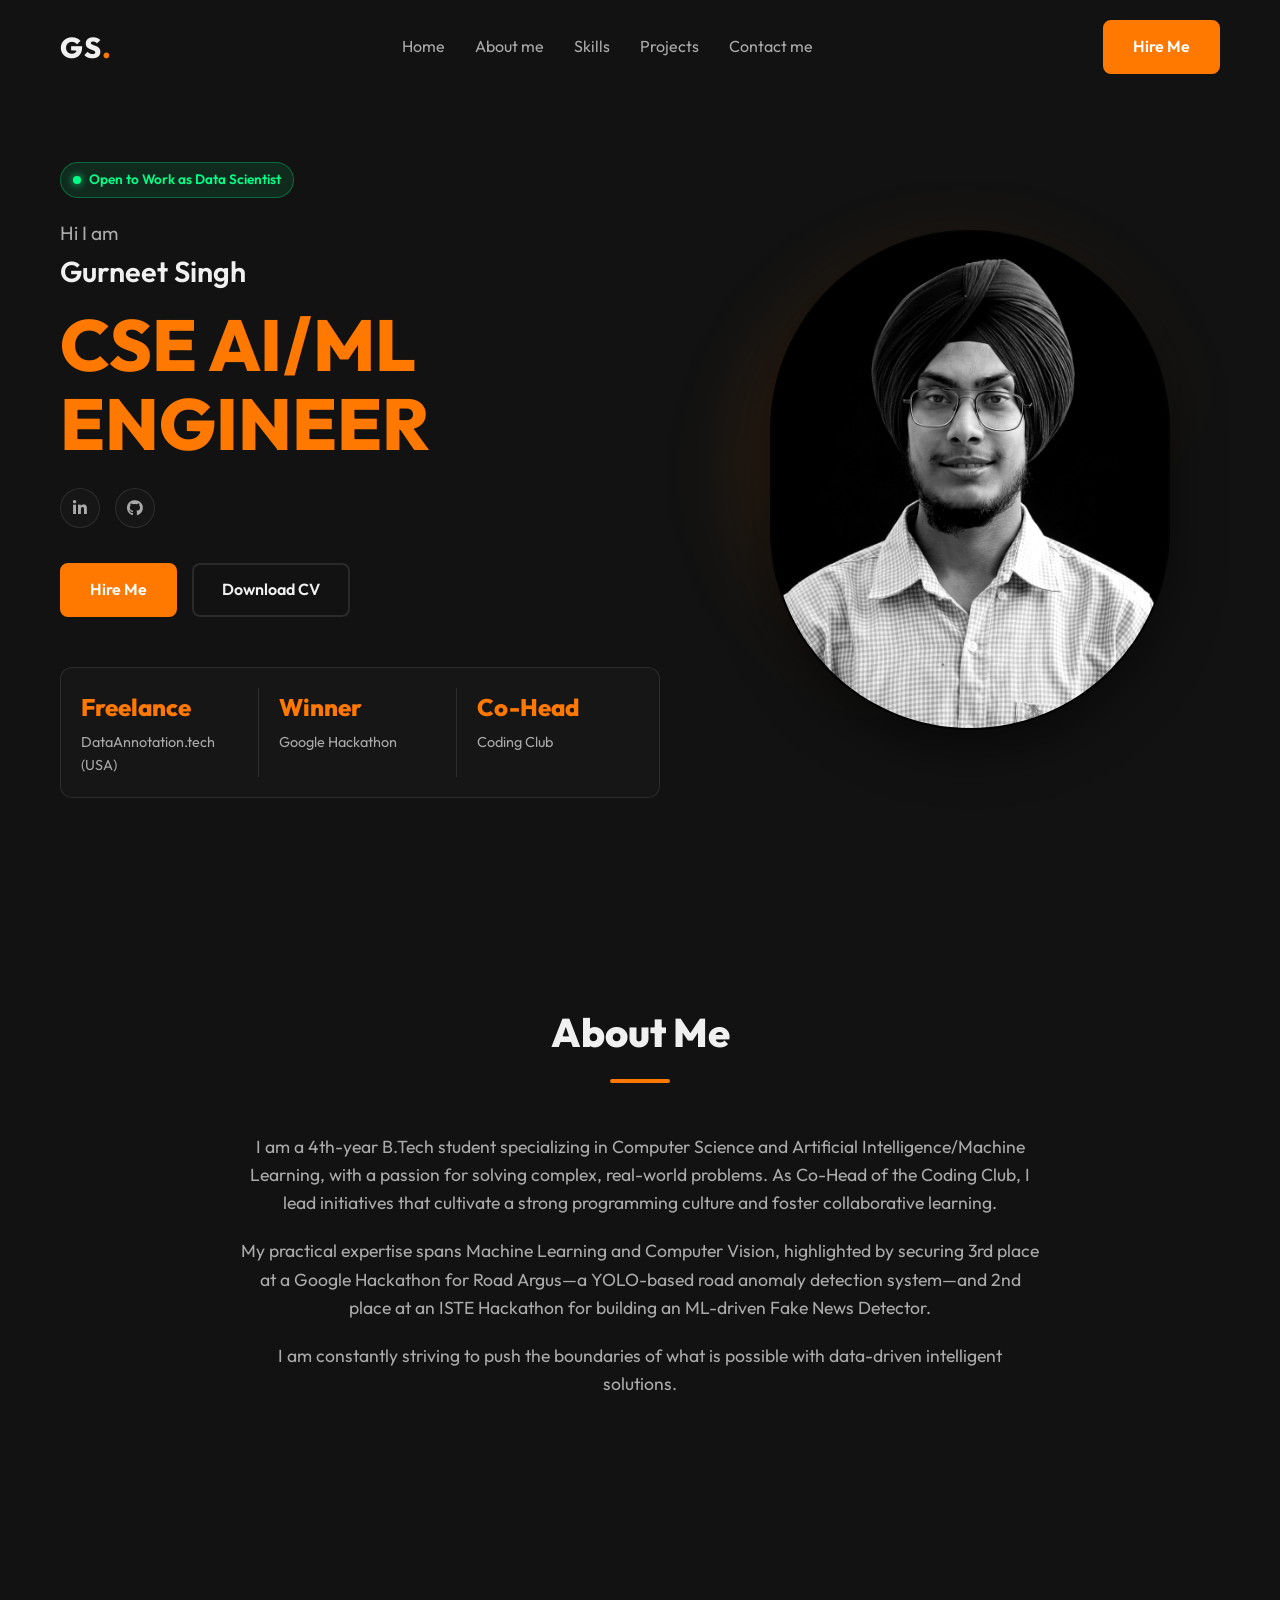
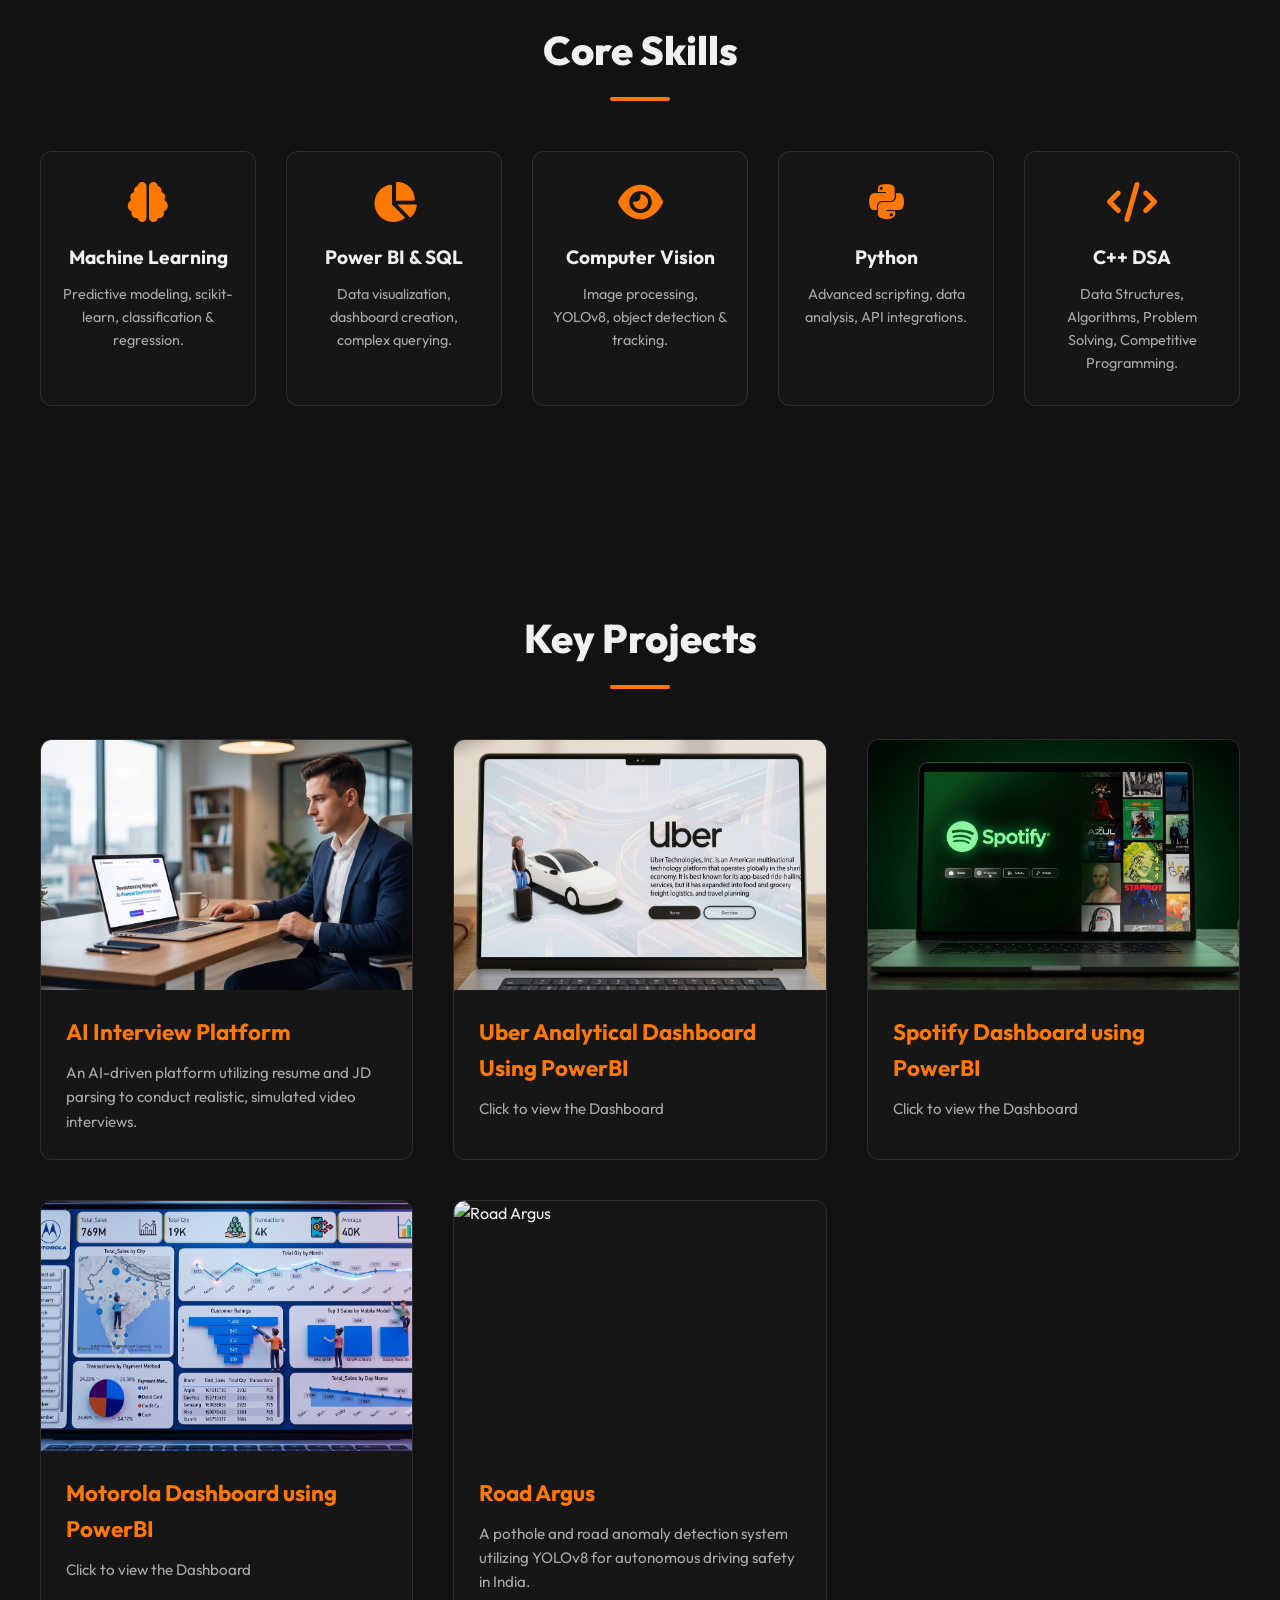
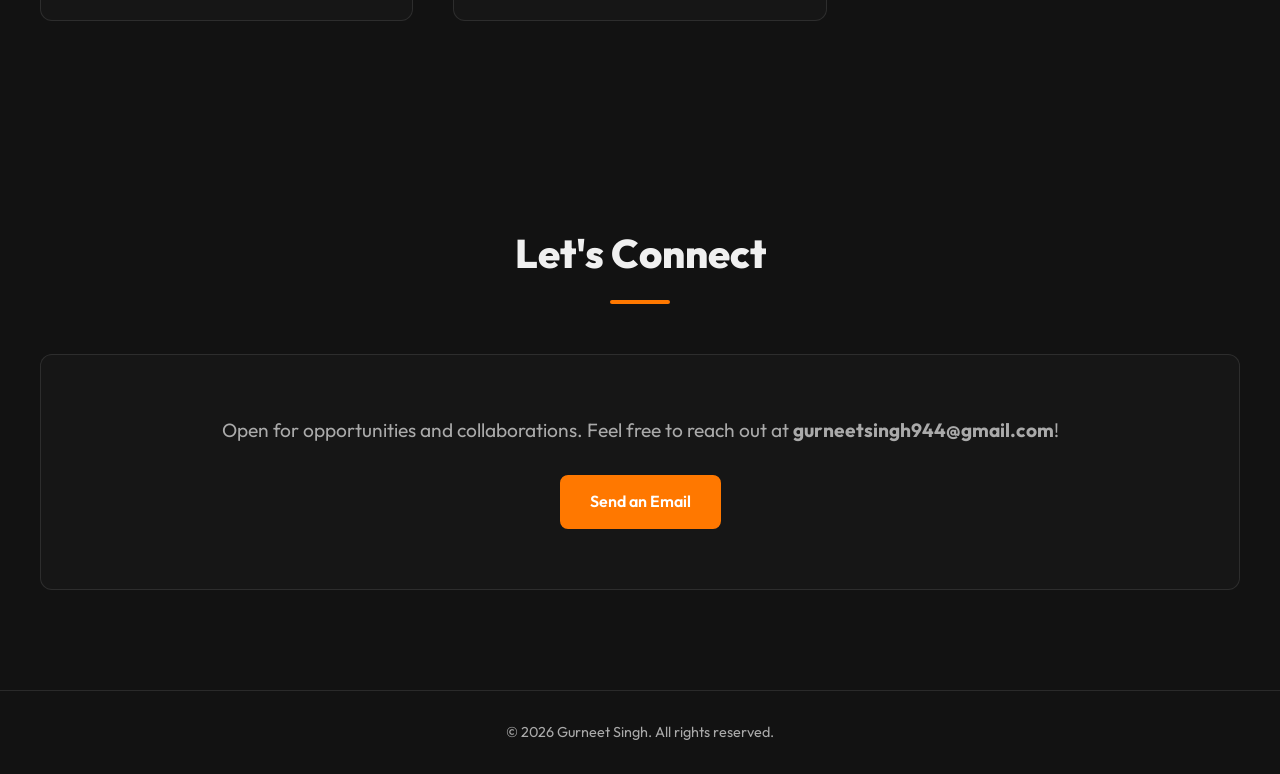
==== index.html @ 4f8a18c0 "Initial commit" ====
<!DOCTYPE html>
<html lang="en">

<head>
    <meta charset="UTF-8">
    <meta name="viewport" content="width=device-width, initial-scale=1.0">
    <title>Gurneet Singh | AI/ML Engineer</title>
    <!-- Google Fonts -->
    <link href="https://fonts.googleapis.com/css2?family=Outfit:wght@300;400;600;800&display=swap" rel="stylesheet">
    <!-- Font Awesome -->
    <link rel="stylesheet" href="https://cdnjs.cloudflare.com/ajax/libs/font-awesome/6.4.0/css/all.min.css">
    <!-- AOS CSS -->
    <link href="https://unpkg.com/aos@2.3.1/dist/aos.css" rel="stylesheet">
    <!-- Custom CSS -->
    <link rel="stylesheet" href="style.css">
</head>

<body>
    <!-- Loading Screen -->
    <div id="loader">
        <div class="spinner"></div>
    </div>

    <!-- Navigation -->
    <nav id="navbar">
        <div class="nav-container">
            <div class="logo">GS<span>.</span></div>
            <ul class="nav-links">
                <li><a href="#home">Home</a></li>
                <li><a href="#about">About me</a></li>
                <li><a href="#skills">Skills</a></li>
                <li><a href="#projects">Projects</a></li>
                <li><a href="#contact">Contact me</a></li>
            </ul>
            <a href="#contact" class="btn btn-primary">Hire Me</a>
            <div class="menu-toggle"><i class="fas fa-bars"></i></div>
        </div>
    </nav>

    <!-- Hero Section -->
    <section id="home" class="hero">
        <div class="hero-content" data-aos="fade-right" data-aos-duration="1000">
            <div class="status-badge">
                <span class="pulse-dot"></span> Open to Work as Data Scientist
            </div>
            <p class="intro-text">Hi I am<br><span class="name">Gurneet Singh</span></p>
            <h1 class="main-heading">CSE AI/ML <br>Engineer</h1>

            <div class="social-icons">
                <a href="https://www.linkedin.com/in/gurneet-singh1919/" target="_blank"><i class="fab fa-linkedin-in"></i></a>
                <a href="https://github.com/Gurneetsingh19" target="_blank"><i class="fab fa-github"></i></a>
            </div>

            <div class="hero-buttons">
                <a href="#contact" class="btn btn-primary">Hire Me</a>
                <a href="resume.pdf" class="btn btn-outline" target="_blank" download>Download CV</a>
            </div>

            <div class="stats-container">
                <div class="stat-card">
                    <h3>Freelance</h3>
                    <p>DataAnnotation.tech (USA)</p>
                </div>
                <div class="stat-card">
                    <h3>Winner</h3>
                    <p>Google Hackathon</p>
                </div>
                <div class="stat-card">
                    <h3>Co-Head</h3>
                    <p>Coding Club</p>
                </div>
            </div>
        </div>
        <div class="hero-image-wrapper" data-aos="fade-left" data-aos-duration="1000">
            <div class="hero-image-bg"></div>
            <img src="profile_b.png?v=1" alt="Gurneet Singh" class="hero-image">
        </div>
    </section>

    <!-- About Section -->
    <section id="about" class="section">
        <div class="section-container" data-aos="fade-up">
            <h2 class="section-title">About Me</h2>
            <div class="about-content">
                <p>I am a 4th-year B.Tech student specializing in Computer Science and Artificial Intelligence/Machine Learning, with a passion for solving complex, real-world problems. As Co-Head of the Coding Club, I lead initiatives that cultivate a strong programming culture and foster collaborative learning.</p>
                <p>My practical expertise spans Machine Learning and Computer Vision, highlighted by securing 3rd place at a Google Hackathon for Road Argus—a YOLO-based road anomaly detection system—and 2nd place at an ISTE Hackathon for building an ML-driven Fake News Detector.</p>
                <p>I am constantly striving to push the boundaries of what is possible with data-driven intelligent solutions.</p>
            </div>
        </div>
    </section>

    <!-- Skills Section -->
    <section id="skills" class="section">
        <div class="section-container">
            <h2 class="section-title" data-aos="fade-up">Core Skills</h2>
            <div class="skills-grid">
                <div class="skill-card" data-aos="zoom-in" data-aos-delay="100">
                    <i class="fas fa-brain"></i>
                    <h3>Machine Learning</h3>
                    <p>Predictive modeling, scikit-learn, classification & regression.</p>
                </div>
                <div class="skill-card" data-aos="zoom-in" data-aos-delay="300">
                    <i class="fas fa-chart-pie"></i>
                    <h3>Power BI & SQL</h3>
                    <p>Data visualization, dashboard creation, complex querying.</p>
                </div>
                <div class="skill-card" data-aos="zoom-in" data-aos-delay="400">
                    <i class="fas fa-eye"></i>
                    <h3>Computer Vision</h3>
                    <p>Image processing, YOLOv8, object detection & tracking.</p>
                </div>
                <div class="skill-card" data-aos="zoom-in" data-aos-delay="500">
                    <i class="fab fa-python"></i>
                    <h3>Python</h3>
                    <p>Advanced scripting, data analysis, API integrations.</p>
                </div>
                <div class="skill-card" data-aos="zoom-in" data-aos-delay="600">
                    <i class="fas fa-code"></i>
                    <h3>C++ DSA</h3>
                    <p>Data Structures, Algorithms, Problem Solving, Competitive Programming.</p>
                </div>
            </div>
        </div>
    </section>

    <!-- Projects Section -->
    <section id="projects" class="section">
        <div class="section-container">
            <h2 class="section-title" data-aos="fade-up">Key Projects</h2>
            <div class="projects-grid">
                <!-- Project 1 (AI Interview Platform) -->
                <div class="project-card" data-aos="fade-up" data-aos-delay="100">
                    <div class="project-img">
                        <img src="Ai_inter.png"
                            alt="AI Interview Platform">
                        <div class="project-overlay">
                            <a href="https://hire-vision-flame.vercel.app/" target="_blank" class="btn btn-primary">View Project</a>
                        </div>
                    </div>
                    <div class="project-info">
                        <h3>AI Interview Platform</h3>
                        <p>An AI-driven platform utilizing resume and JD parsing to conduct realistic, simulated video
                            interviews.</p>
                    </div>
                </div>
                <!-- Project 2 (Uber Dashboard) -->
                <div class="project-card" data-aos="fade-up" data-aos-delay="200">
                    <div class="project-img">
                        <img src="uber.png" alt="Uber Analytical Dashboard Using PowerBI">
                        <div class="project-overlay">
                            <a href="dashboard.html" class="btn btn-primary">View Dashboard</a>
                        </div>
                    </div>
                    <div class="project-info">
                        <h3>Uber Analytical Dashboard Using PowerBI</h3>
                        <p>Click to view the Dashboard</p>
                    </div>
                </div>
                <!-- Project 3 (Spotify Dashboard) -->
                <div class="project-card" data-aos="fade-up" data-aos-delay="300">
                    <div class="project-img">
                        <img src="Spotify_card.png" alt="Spotify Dashboard using PowerBI">
                        <div class="project-overlay">
                            <a href="spotify-dashboard.html" class="btn btn-primary">View Dashboard</a>
                        </div>
                    </div>
                    <div class="project-info">
                        <h3>Spotify Dashboard using PowerBI</h3>
                        <p>Click to view the Dashboard</p>
                    </div>
                </div>
                <!-- Project 4 (Motorola Dashboard) -->
                <div class="project-card" data-aos="fade-up" data-aos-delay="400">
                    <div class="project-img">
                        <img src="Motorola.png" alt="Motorola Dashboard using PowerBI">
                        <div class="project-overlay">
                            <a href="motorola-dashboard.html" class="btn btn-primary">View Dashboard</a>
                        </div>
                    </div>
                    <div class="project-info">
                        <h3>Motorola Dashboard using PowerBI</h3>
                        <p>Click to view the Dashboard</p>
                    </div>
                </div>
                <!-- Project 5 (Road Argus) -->
                <div class="project-card" data-aos="fade-up" data-aos-delay="500">
                    <div class="project-img">
                        <img src="https://images.unsplash.com/photo-1515162816999-a0c47dc192f7?q=80&w=800&auto=format&fit=crop"
                            alt="Road Argus">
                        <div class="project-overlay">
                            <a href="https://github.com/Gurneetsingh19/road-argus" target="_blank" class="btn btn-primary">View Project</a>
                        </div>
                    </div>
                    <div class="project-info">
                        <h3>Road Argus</h3>
                        <p>A pothole and road anomaly detection system utilizing YOLOv8 for autonomous driving safety in
                            India.</p>
                    </div>
                </div>
            </div>
        </div>
    </section>

    <!-- Experience / Contact Section -->
    <section id="contact" class="section">
        <div class="section-container" data-aos="fade-up">
            <h2 class="section-title">Let's Connect</h2>
            <div class="contact-content">
                <p>Open for opportunities and collaborations. Feel free to reach out at <strong>gurneetsingh944@gmail.com</strong>!</p>
                <a href="https://mail.google.com/mail/?view=cm&fs=1&to=gurneetsingh944@gmail.com" target="_blank" class="btn btn-primary">Send an Email</a>
            </div>
        </div>
    </section>

    <footer>
        <p>&copy; 2026 Gurneet Singh. All rights reserved.</p>
    </footer>

    <!-- AOS JS -->
    <script src="https://unpkg.com/aos@2.3.1/dist/aos.js"></script>
    <!-- Custom JS -->
    <script src="script.js"></script>
</body>

</html>
---- style.css ----
/* ==== VARIABLES ==== */
:root {
    --bg-dark: #121212;
    --bg-darker: #0a0a0a;
    --bg-card: rgba(25, 25, 25, 0.6);
    --accent-orange: #FF7800;
    --accent-orange-hover: #e06900;
    --text-main: #f0f0f0;
    --text-muted: #aaaaaa;
    --border-color: rgba(255, 255, 255, 0.1);
    --font-primary: 'Outfit', sans-serif;
    --transition: all 0.3s ease;
}

/* ==== RESET ==== */
* {
    margin: 0;
    padding: 0;
    box-sizing: border-box;
    scroll-behavior: smooth;
}

body {
    background-color: var(--bg-dark);
    color: var(--text-main);
    font-family: var(--font-primary);
    line-height: 1.6;
    overflow-x: hidden;
}

/* ==== LOADER ==== */
#loader {
    position: fixed;
    top: 0;
    left: 0;
    width: 100vw;
    height: 100vh;
    background-color: var(--bg-darker);
    display: flex;
    justify-content: center;
    align-items: center;
    z-index: 9999;
    transition: opacity 0.5s ease;
}

.spinner {
    width: 50px;
    height: 50px;
    border: 3px solid rgba(255, 120, 0, 0.3);
    border-radius: 50%;
    border-top-color: var(--accent-orange);
    animation: spin 1s ease-in-out infinite;
}

@keyframes spin {
    to { transform: rotate(360deg); }
}

/* ==== NAVBAR ==== */
#navbar {
    position: fixed;
    top: 0;
    width: 100%;
    padding: 20px 0;
    z-index: 1000;
    transition: var(--transition);
    background: transparent;
}

#navbar.scrolled {
    background: rgba(10, 10, 10, 0.95);
    backdrop-filter: blur(10px);
    padding: 15px 0;
    box-shadow: 0 4px 30px rgba(0, 0, 0, 0.5);
}

.nav-container {
    max-width: 1200px;
    margin: 0 auto;
    padding: 0 20px;
    display: flex;
    justify-content: space-between;
    align-items: center;
}

.logo {
    font-size: 1.8rem;
    font-weight: 800;
    color: var(--text-main);
    letter-spacing: 1px;
}

.logo span {
    color: var(--accent-orange);
}

.nav-links {
    list-style: none;
    display: flex;
    gap: 30px;
}

.nav-links a {
    color: var(--text-muted);
    text-decoration: none;
    font-size: 1rem;
    font-weight: 400;
    transition: var(--transition);
}

.nav-links a:hover {
    color: var(--accent-orange);
}

.menu-toggle {
    display: none;
    font-size: 1.5rem;
    cursor: pointer;
}

/* ==== BUTTONS ==== */
.btn {
    display: inline-block;
    padding: 12px 28px;
    border-radius: 8px;
    text-decoration: none;
    font-weight: 600;
    transition: var(--transition);
    cursor: pointer;
    font-size: 1rem;
}

.btn-primary {
    background-color: var(--accent-orange);
    color: #fff;
    border: 2px solid var(--accent-orange);
}

.btn-primary:hover {
    background-color: var(--accent-orange-hover);
    border-color: var(--accent-orange-hover);
    transform: translateY(-2px);
    box-shadow: 0 8px 20px rgba(255, 120, 0, 0.3);
}

.btn-outline {
    background-color: transparent;
    color: var(--text-main);
    border: 2px solid var(--border-color);
}

.btn-outline:hover {
    border-color: var(--accent-orange);
    color: var(--accent-orange);
    transform: translateY(-2px);
}

/* ==== HERO SECTION ==== */
.hero {
    min-height: 100vh;
    max-width: 1200px;
    margin: 0 auto;
    padding: 120px 20px 60px;
    display: flex;
    align-items: center;
    justify-content: space-between;
}

.hero-content {
    flex: 1;
    max-width: 600px;
}

.intro-text {
    font-size: 1.2rem;
    color: var(--text-muted);
    margin-bottom: 10px;
}

.intro-text .name {
    font-size: 1.8rem;
    color: var(--text-main);
    font-weight: 600;
}

.main-heading {
    font-size: 4.5rem;
    font-weight: 800;
    line-height: 1.1;
    color: var(--accent-orange);
    margin-bottom: 25px;
    text-transform: uppercase;
}

.social-icons {
    display: flex;
    gap: 15px;
    margin-bottom: 35px;
}

.social-icons a {
    display: flex;
    align-items: center;
    justify-content: center;
    width: 40px;
    height: 40px;
    border-radius: 50%;
    background: var(--bg-card);
    color: var(--text-muted);
    text-decoration: none;
    border: 1px solid var(--border-color);
    transition: var(--transition);
}

.social-icons a:hover {
    background: var(--accent-orange);
    color: #fff;
    border-color: var(--accent-orange);
    transform: translateY(-3px);
}

.hero-buttons {
    display: flex;
    gap: 15px;
    margin-bottom: 50px;
}

/* STATS */
.stats-container {
    display: flex;
    gap: 20px;
    background: var(--bg-card);
    padding: 20px;
    border-radius: 12px;
    border: 1px solid var(--border-color);
    backdrop-filter: blur(5px);
}

.stat-card {
    flex: 1;
    text-align: left;
    border-right: 1px solid var(--border-color);
    padding-right: 15px;
}

.stat-card:last-child {
    border-right: none;
    padding-right: 0;
}

.stat-card h3 {
    color: var(--accent-orange);
    font-size: 1.5rem;
    font-weight: 800;
    margin-bottom: 5px;
}

.stat-card p {
    color: var(--text-muted);
    font-size: 0.9rem;
    font-weight: 400;
}

/* HERO IMAGE */
.hero-image-wrapper {
    flex: 1;
    display: flex;
    justify-content: center;
    align-items: center;
    position: relative;
    max-width: 500px;
}

.hero-image-bg {
    position: absolute;
    width: 450px;
    height: 450px;
    background: linear-gradient(135deg, rgba(255,120,0,0.2) 0%, rgba(255,120,0,0) 70%);
    border-radius: 50%;
    z-index: -1;
    filter: blur(40px);
}

.hero-image {
    width: 400px;
    height: 500px;
    object-fit: cover;
    border-radius: 200px; /* Gives the tall oval pill shape */
    filter: grayscale(100%) contrast(1.1);
    box-shadow: 0 20px 50px rgba(0,0,0,0.5);
    border: 2px solid rgba(255, 120, 0, 0.1);
    background-color: #000;
    transition: var(--transition);
}

.hero-image:hover {
    filter: grayscale(0%);
    border-color: rgba(255, 120, 0, 0.3);
}

/* ==== SECTIONS COMMON ==== */
.section {
    padding: 100px 20px;
}

.section-container {
    max-width: 1200px;
    margin: 0 auto;
}

.section-title {
    font-size: 2.5rem;
    margin-bottom: 50px;
    text-align: center;
    font-weight: 800;
}

.section-title::after {
    content: '';
    display: block;
    width: 60px;
    height: 4px;
    background: var(--accent-orange);
    margin: 15px auto 0;
    border-radius: 2px;
}

/* ==== ABOUT ==== */
.about-content {
    max-width: 800px;
    margin: 0 auto;
    text-align: center;
    font-size: 1.1rem;
    color: var(--text-muted);
}
.about-content p {
    margin-bottom: 20px;
}

/* ==== SKILLS ==== */
.skills-grid {
    display: grid;
    grid-template-columns: repeat(auto-fit, minmax(200px, 1fr));
    gap: 30px;
}

.skill-card {
    background: var(--bg-card);
    padding: 30px 20px;
    border-radius: 12px;
    text-align: center;
    border: 1px solid var(--border-color);
    transition: var(--transition);
}

.skill-card:hover {
    transform: translateY(-10px);
    border-color: var(--accent-orange);
    box-shadow: 0 10px 30px rgba(255, 120, 0, 0.1);
}

.skill-card i {
    font-size: 2.5rem;
    color: var(--accent-orange);
    margin-bottom: 20px;
}

.skill-card h3 {
    font-size: 1.2rem;
    margin-bottom: 10px;
}

.skill-card p {
    font-size: 0.9rem;
    color: var(--text-muted);
}

/* ==== PROJECTS ==== */
.projects-grid {
    display: grid;
    grid-template-columns: repeat(auto-fit, minmax(350px, 1fr));
    gap: 40px;
}

.project-card {
    background: var(--bg-card);
    border-radius: 12px;
    overflow: hidden;
    border: 1px solid var(--border-color);
    transition: var(--transition);
}

.project-card:hover {
    transform: translateY(-10px);
    border-color: var(--accent-orange);
}

.project-img {
    position: relative;
    width: 100%;
    height: 250px;
    overflow: hidden;
}

.project-img img {
    width: 100%;
    height: 100%;
    object-fit: cover;
    transition: transform 0.5s ease;
}

.project-card:hover .project-img img {
    transform: scale(1.1);
}

.project-overlay {
    position: absolute;
    top: 0;
    left: 0;
    width: 100%;
    height: 100%;
    background: rgba(18, 18, 18, 0.8);
    display: flex;
    justify-content: center;
    align-items: center;
    opacity: 0;
    transition: var(--transition);
}

.project-card:hover .project-overlay {
    opacity: 1;
}

.project-info {
    padding: 25px;
}

.project-info h3 {
    font-size: 1.4rem;
    margin-bottom: 10px;
    color: var(--accent-orange);
}

.project-info p {
    color: var(--text-muted);
    font-size: 0.95rem;
}

/* ==== CONTACT ==== */
.contact-content {
    text-align: center;
    background: var(--bg-card);
    padding: 60px 20px;
    border-radius: 12px;
    border: 1px solid var(--border-color);
}
.contact-content p {
    font-size: 1.2rem;
    margin-bottom: 30px;
    color: var(--text-muted);
}

/* ==== FOOTER ==== */
footer {
    text-align: center;
    padding: 30px;
    border-top: 1px solid var(--border-color);
    color: var(--text-muted);
    font-size: 0.9rem;
}

/* ==== RESPONSIVE ==== */
@media (max-width: 992px) {
    .main-heading { font-size: 3.5rem; }
    .hero-image { width: 350px; height: 450px; }
}

@media (max-width: 768px) {
    .nav-links {
        display: none; 
    }
    .menu-toggle { display: block; }
    
    .hero {
        flex-direction: column-reverse;
        text-align: center;
        padding-top: 100px;
    }
    
    .hero-content { margin-top: 50px; }
    
    .social-icons, .hero-buttons, .stats-container {
        justify-content: center;
    }
    
    .stat-card {
        text-align: center;
    }
    
    .hero-image {
        width: 300px;
        height: 380px;
    }
}

/* ==== STATUS BADGE ==== */
.status-badge {
    display: inline-flex;
    align-items: center;
    gap: 8px;
    background: rgba(0, 255, 136, 0.1);
    border: 1px solid rgba(0, 255, 136, 0.3);
    padding: 6px 12px;
    border-radius: 50px;
    font-size: 0.85rem;
    font-weight: 600;
    color: #00ff88;
    margin-bottom: 20px;
}

.pulse-dot {
    width: 8px;
    height: 8px;
    background-color: #00ff88;
    border-radius: 50%;
    box-shadow: 0 0 8px #00ff88;
    animation: pulseDot 1.5s infinite alternate;
}

@keyframes pulseDot {
    0% { transform: scale(0.8); opacity: 0.5; box-shadow: 0 0 4px #00ff88; }
    100% { transform: scale(1.2); opacity: 1; box-shadow: 0 0 12px #00ff88, 0 0 20px #00ff88; }
}
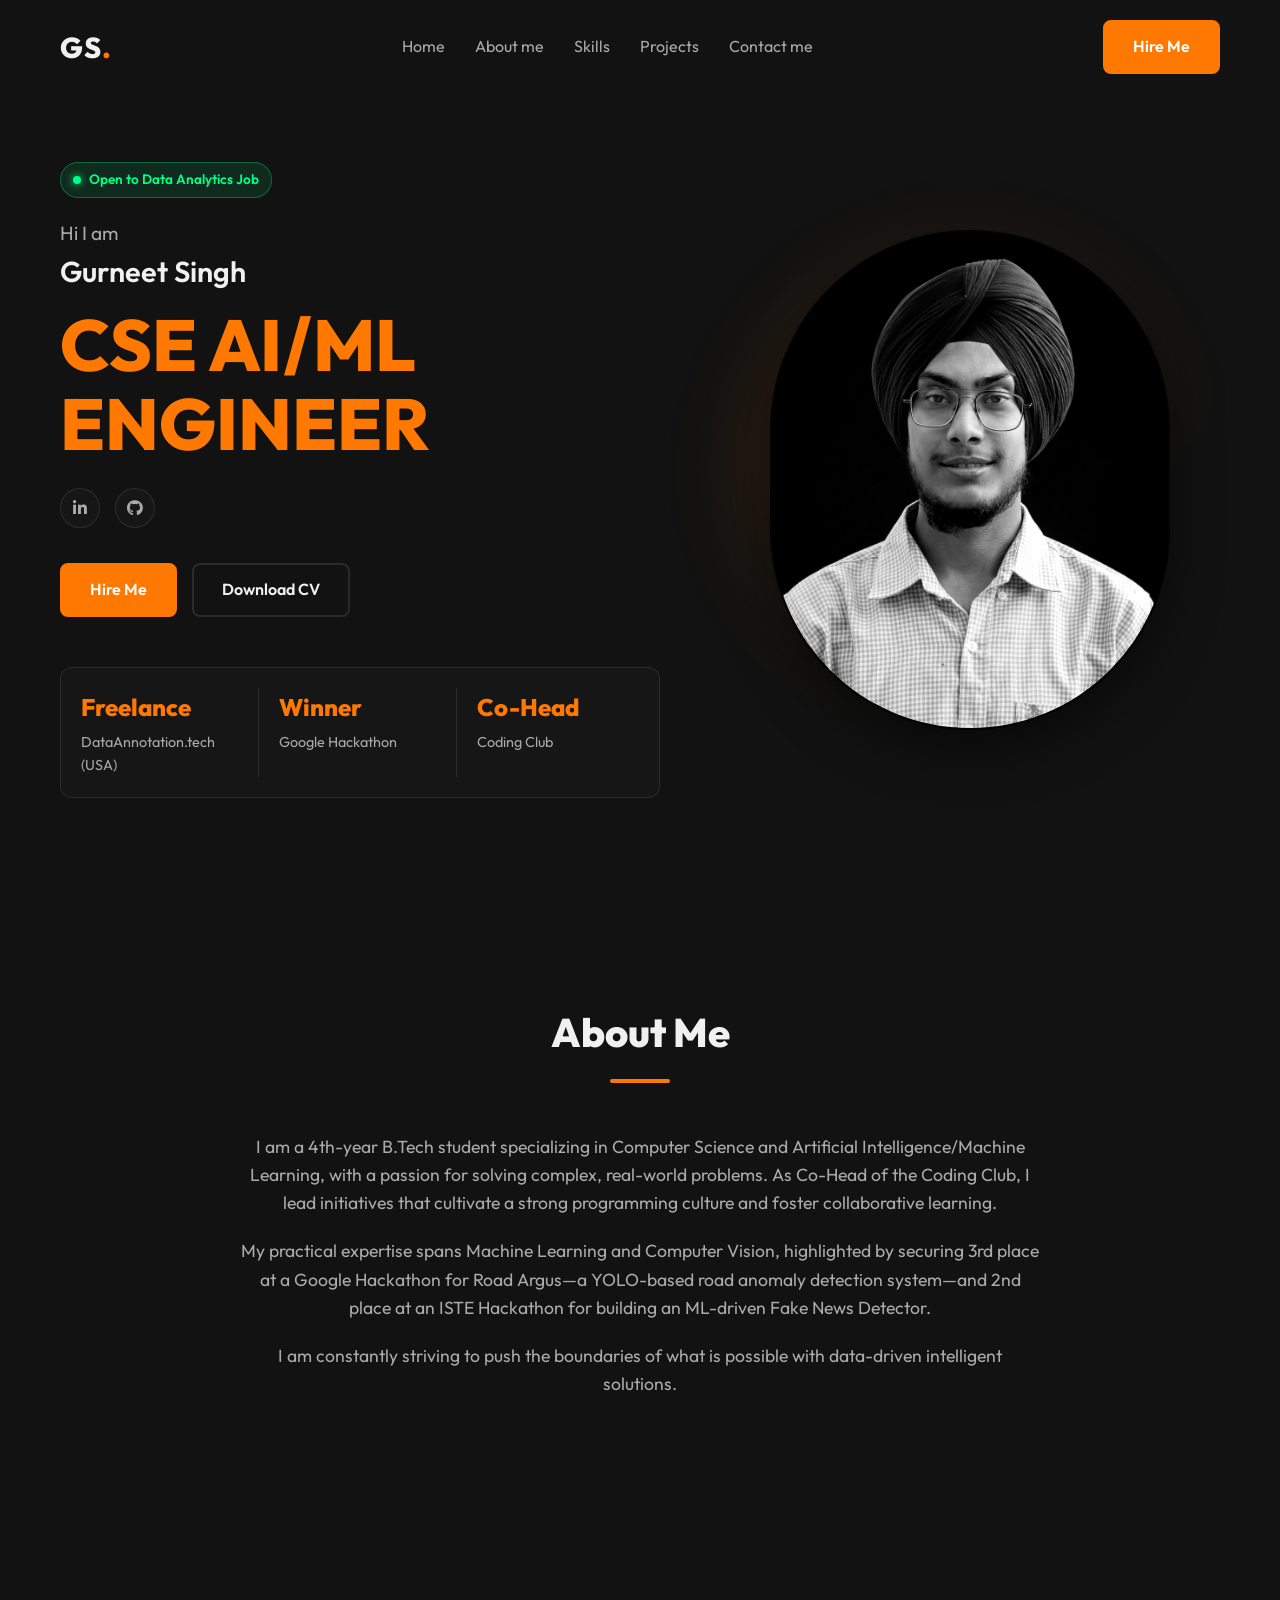
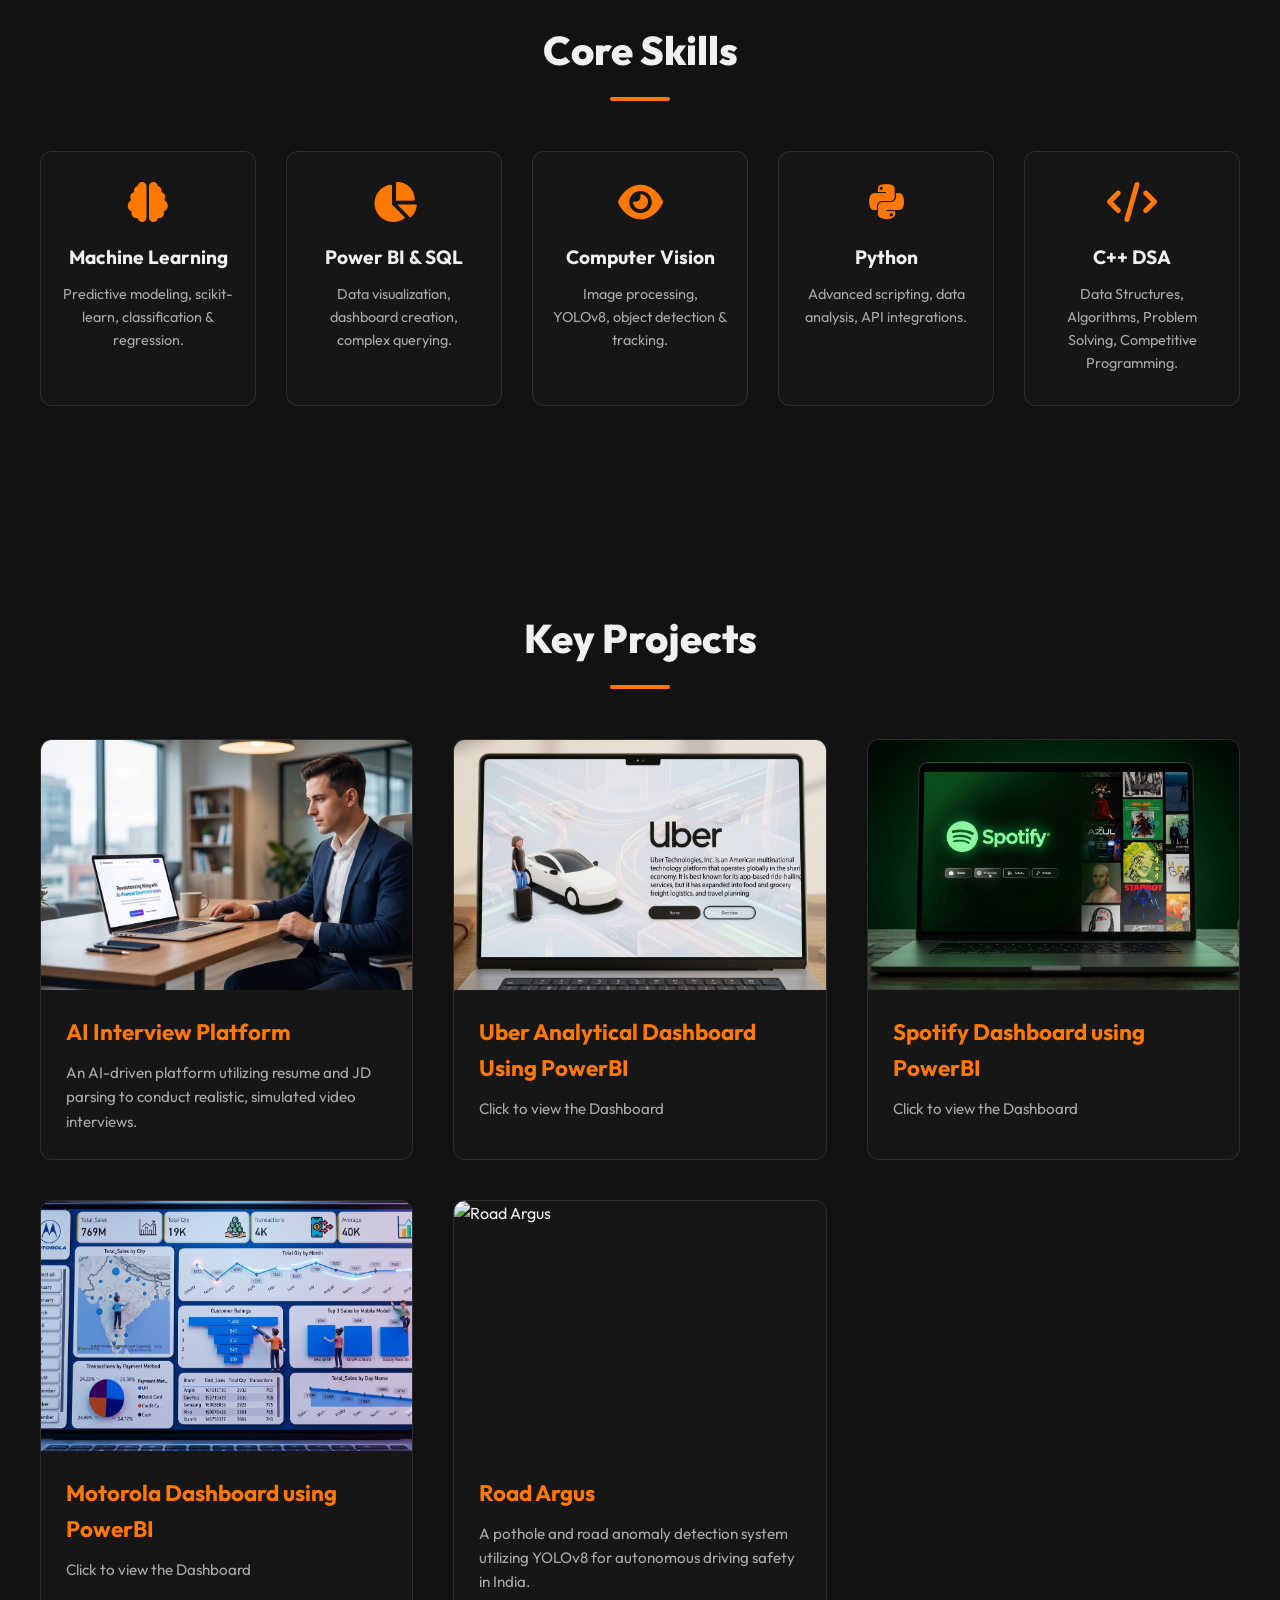
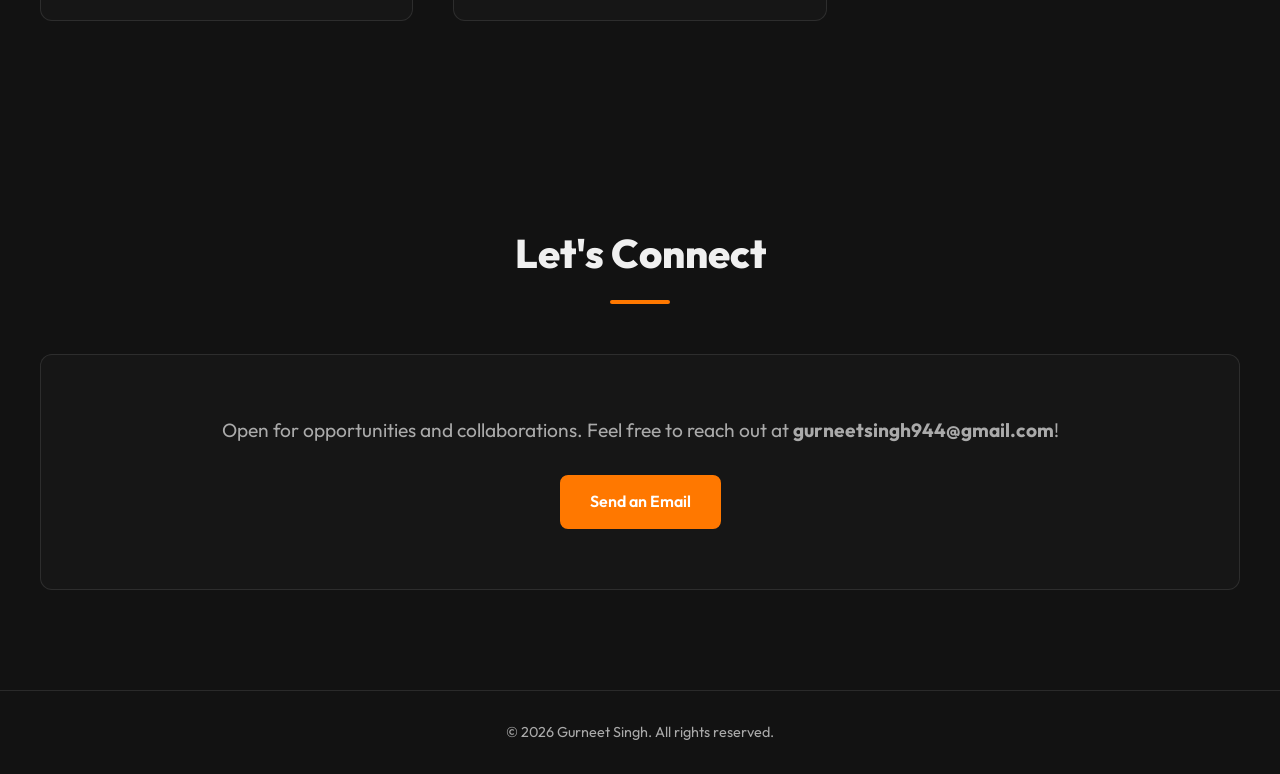
==== commit 48d3ff10: "Update highlight msg card content" ====
--- a/index.html
+++ b/index.html
@@ -41,7 +41,7 @@
     <section id="home" class="hero">
         <div class="hero-content" data-aos="fade-right" data-aos-duration="1000">
             <div class="status-badge">
-                <span class="pulse-dot"></span> Open to Work as Data Scientist
+                <span class="pulse-dot"></span> Open to Data Analytics Job
             </div>
             <p class="intro-text">Hi I am<br><span class="name">Gurneet Singh</span></p>
             <h1 class="main-heading">CSE AI/ML <br>Engineer</h1>
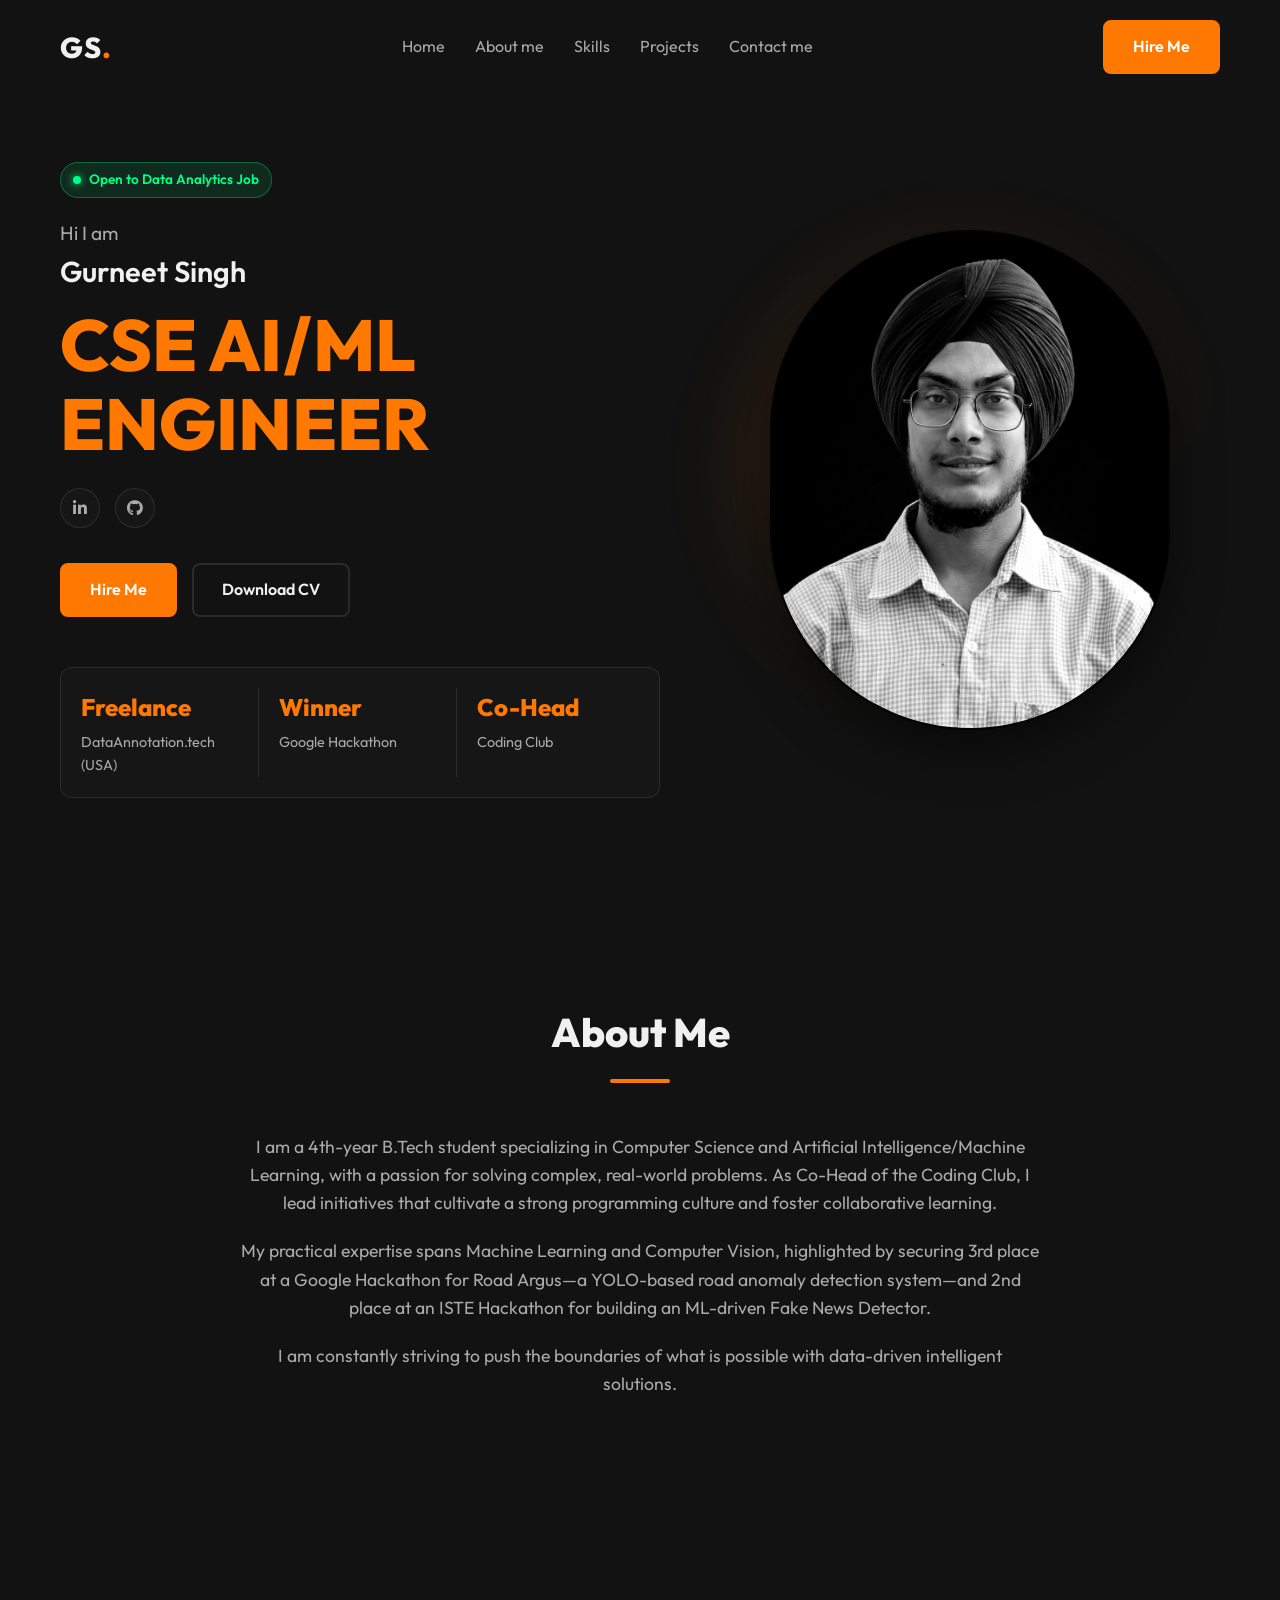
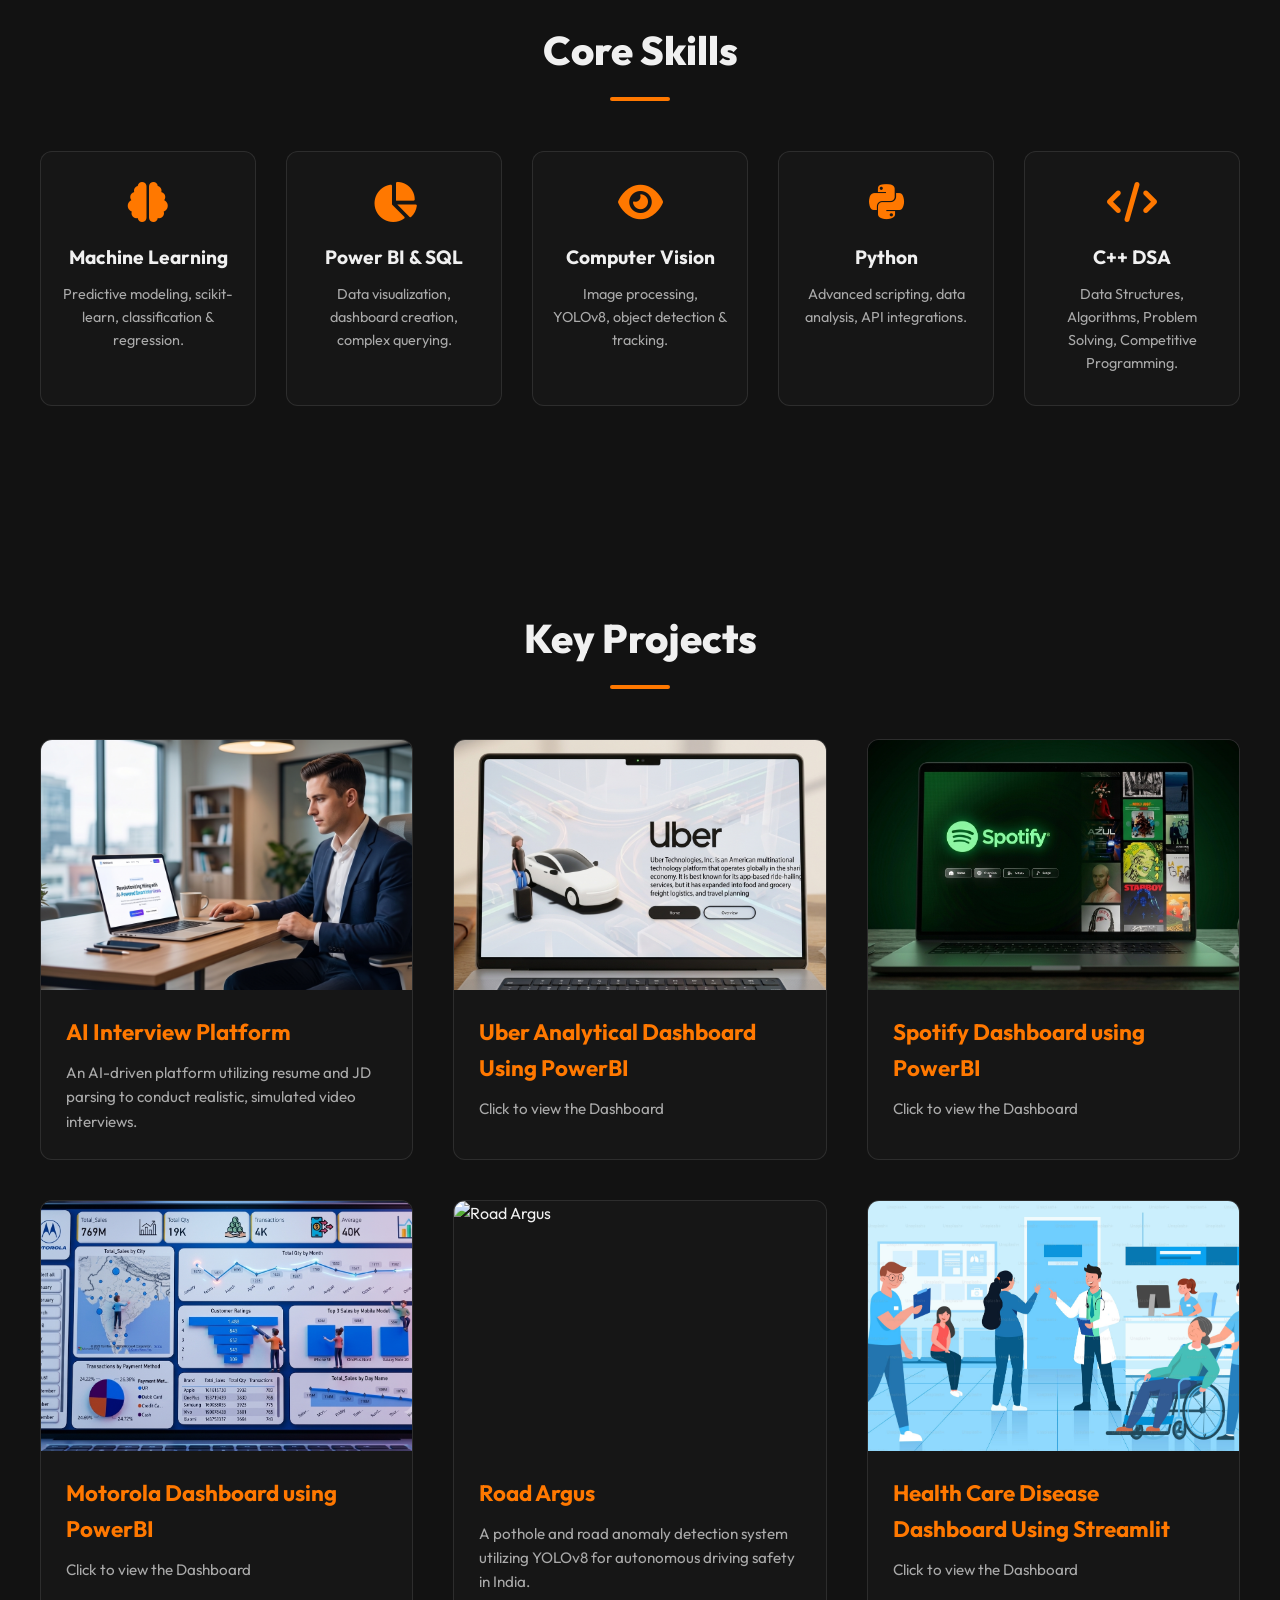
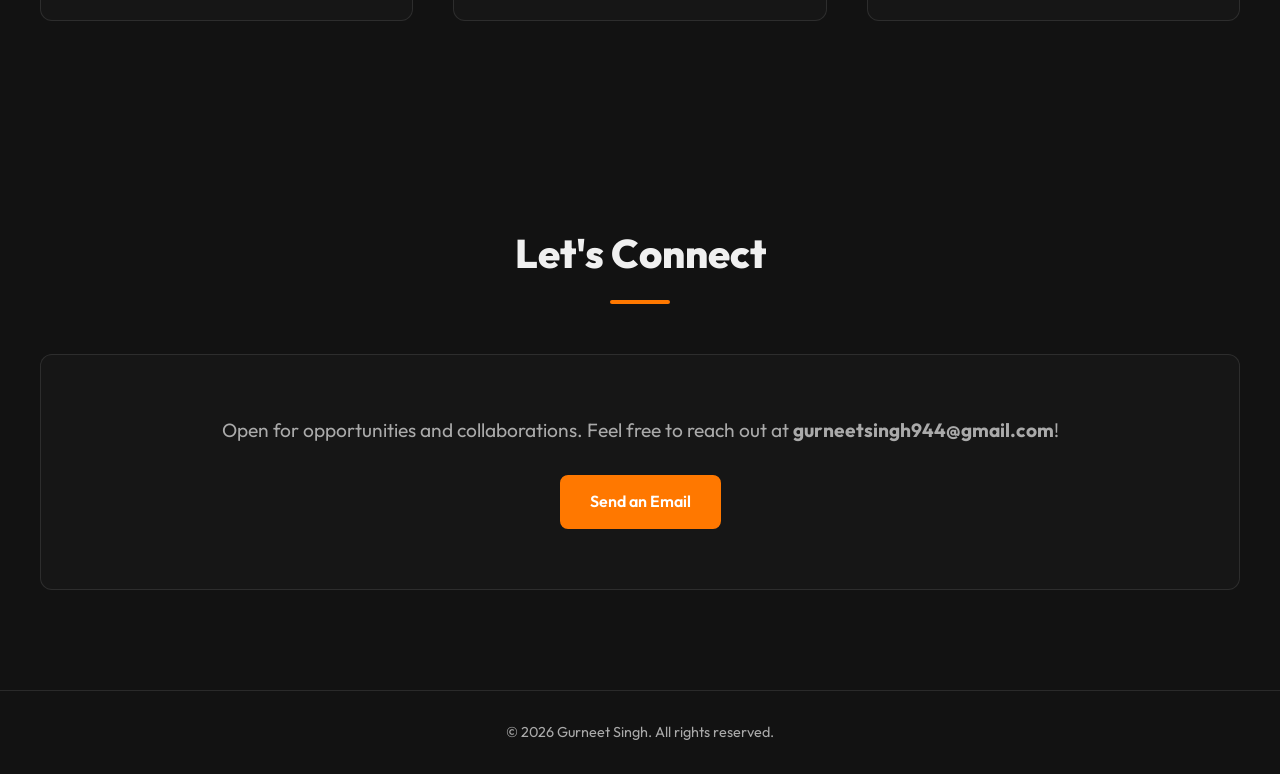
==== commit e0b2f087: "Add Health Care Disease Dashboard project card" ====
--- a/index.html
+++ b/index.html
@@ -197,6 +197,19 @@
                             India.</p>
                     </div>
                 </div>
+                <!-- Project 6 (Health Care Disease Dashboard) -->
+                <div class="project-card" data-aos="fade-up" data-aos-delay="600">
+                    <div class="project-img">
+                        <img src="Health%20care.jpg" alt="Health Care Disease Dashboard Using Streamlit">
+                        <div class="project-overlay">
+                            <a href="https://github.com/Gurneetsingh19/Health-Care-Disease-Analysis" target="_blank" class="btn btn-primary">View Project</a>
+                        </div>
+                    </div>
+                    <div class="project-info">
+                        <h3>Health Care Disease Dashboard Using Streamlit</h3>
+                        <p>Click to view the Dashboard</p>
+                    </div>
+                </div>
             </div>
         </div>
     </section>
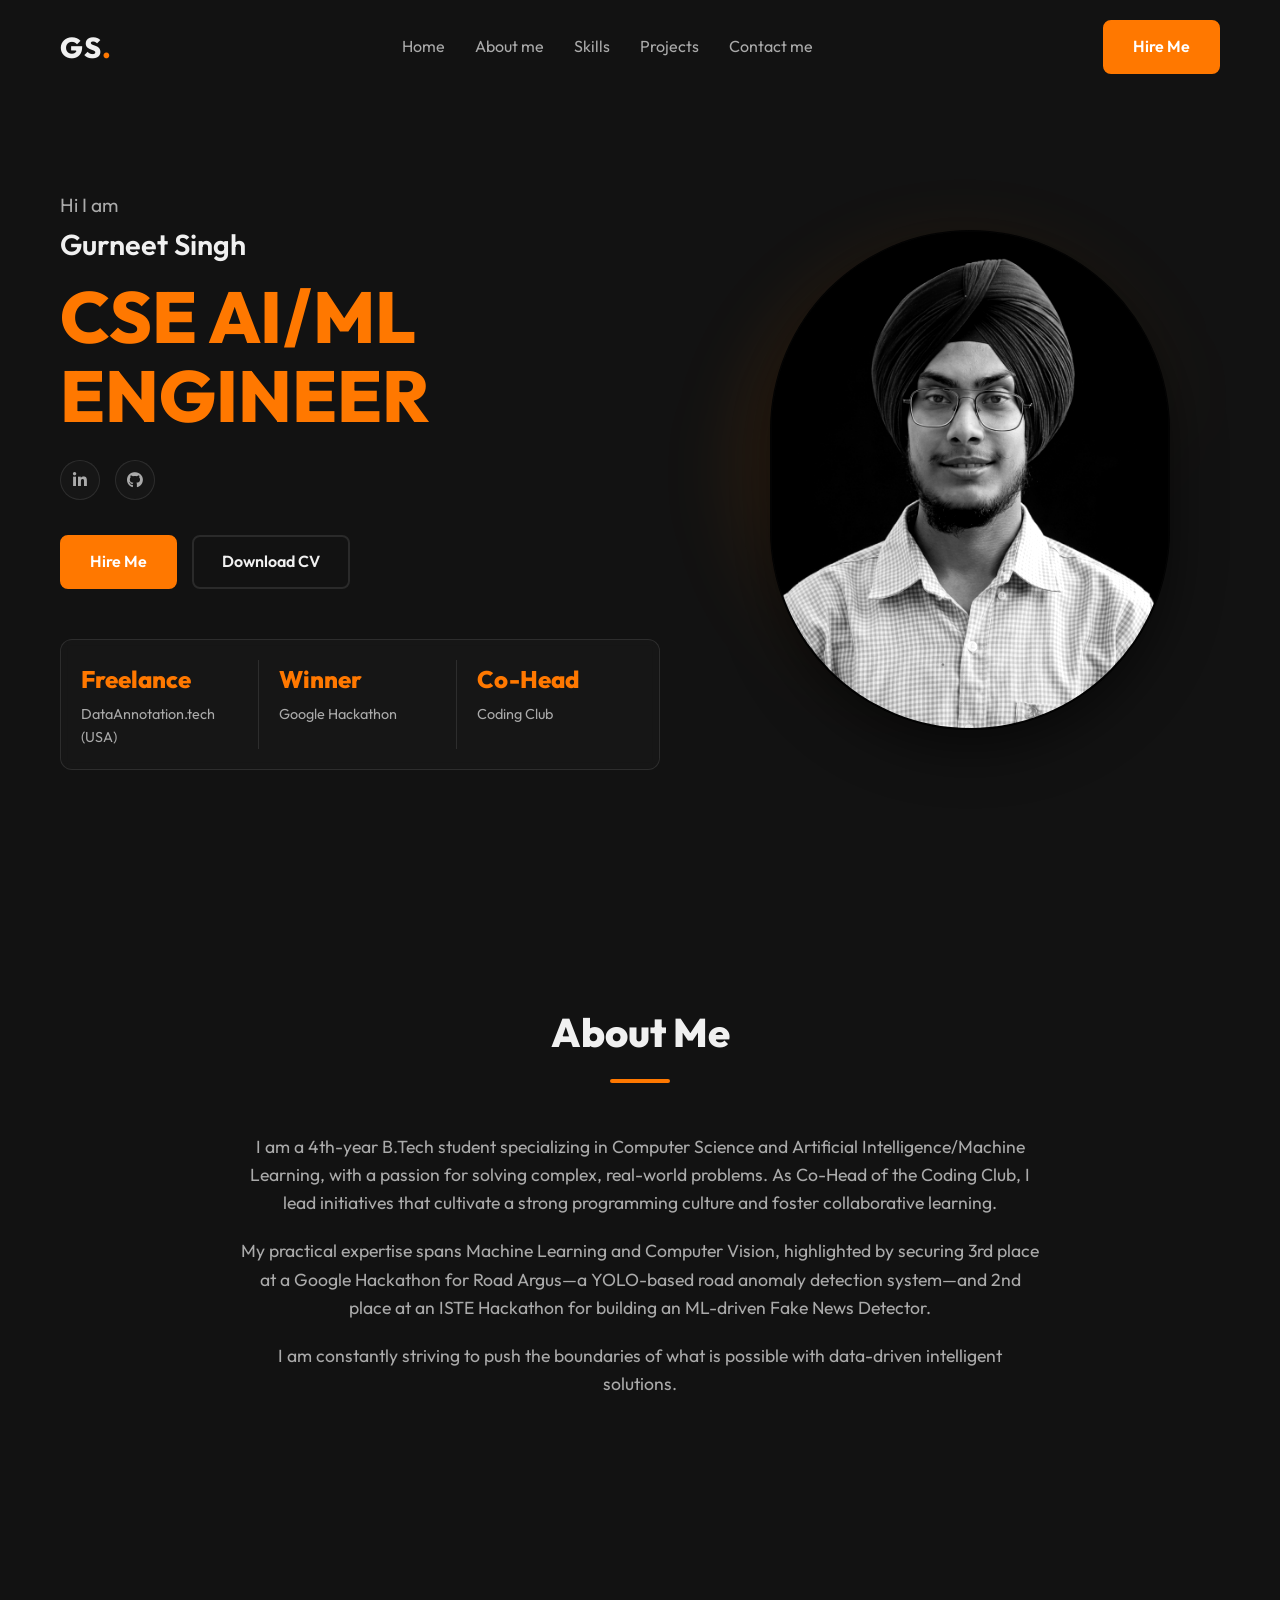
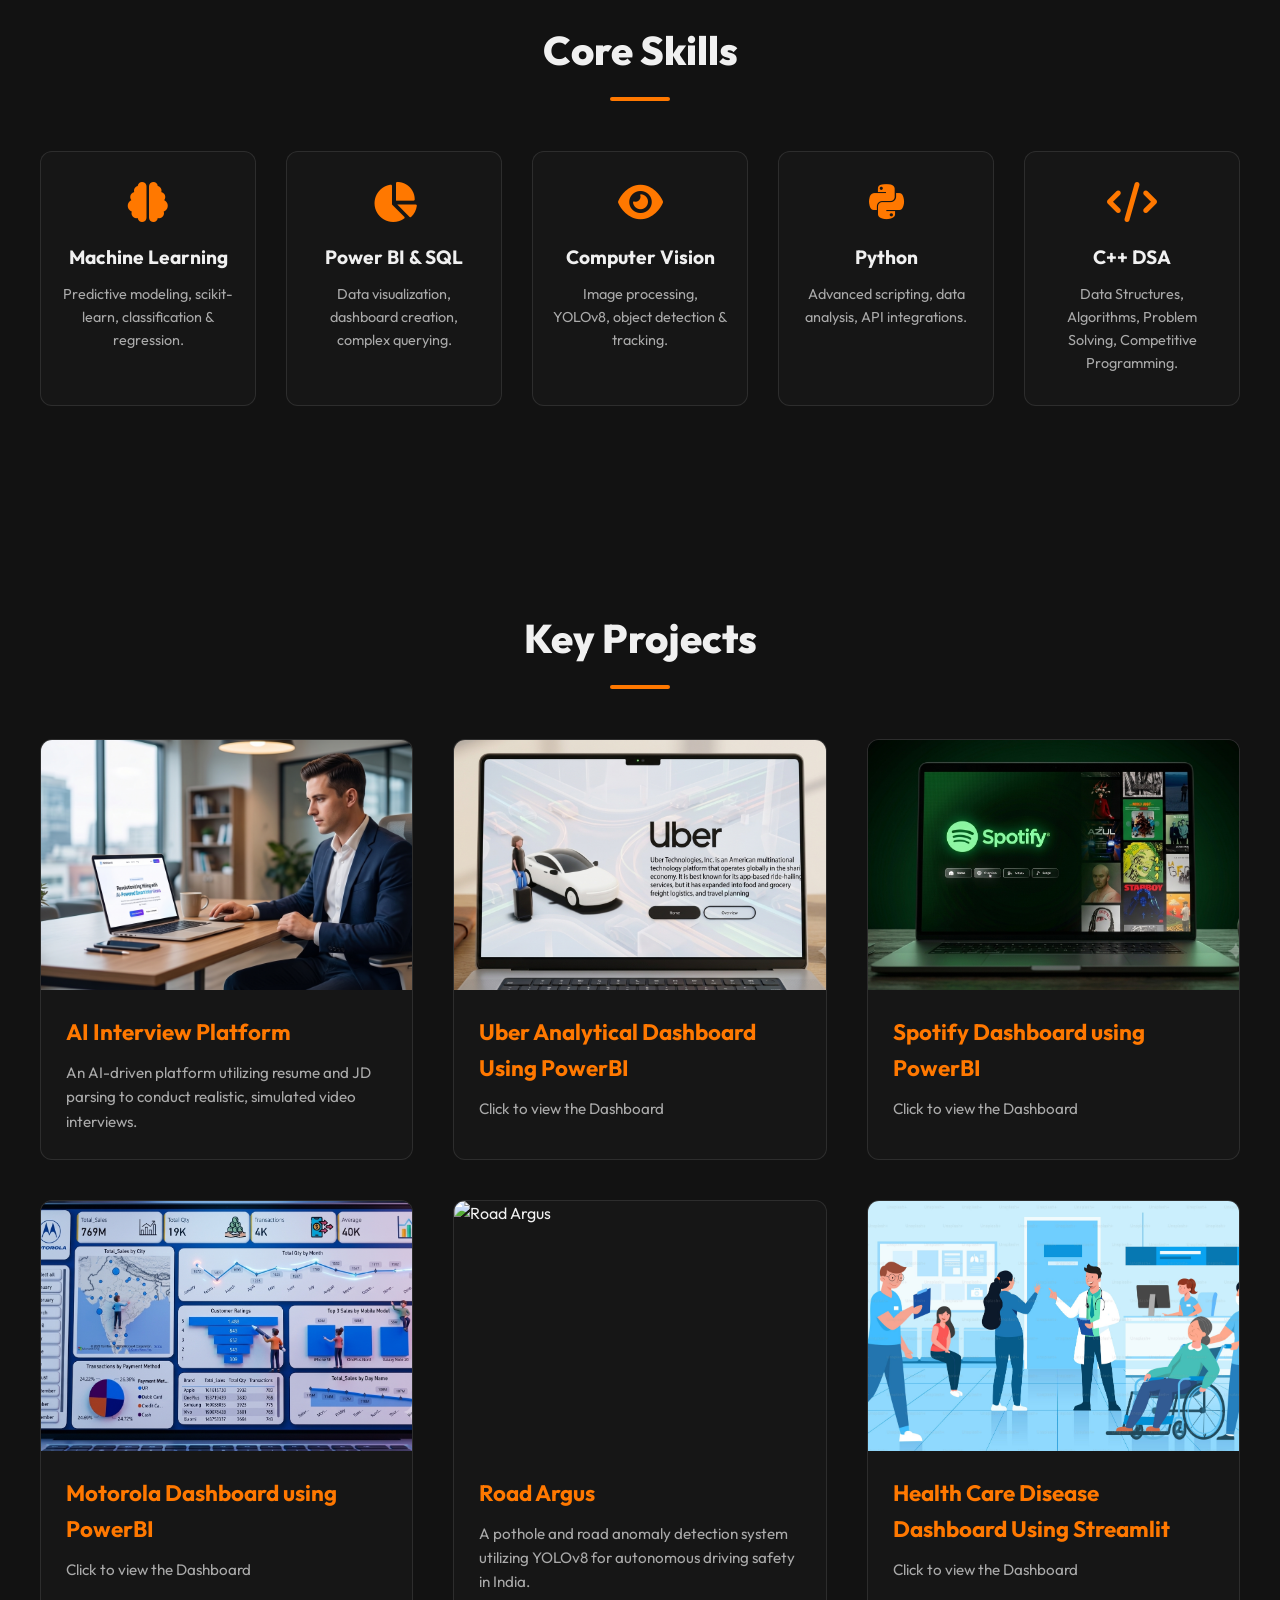
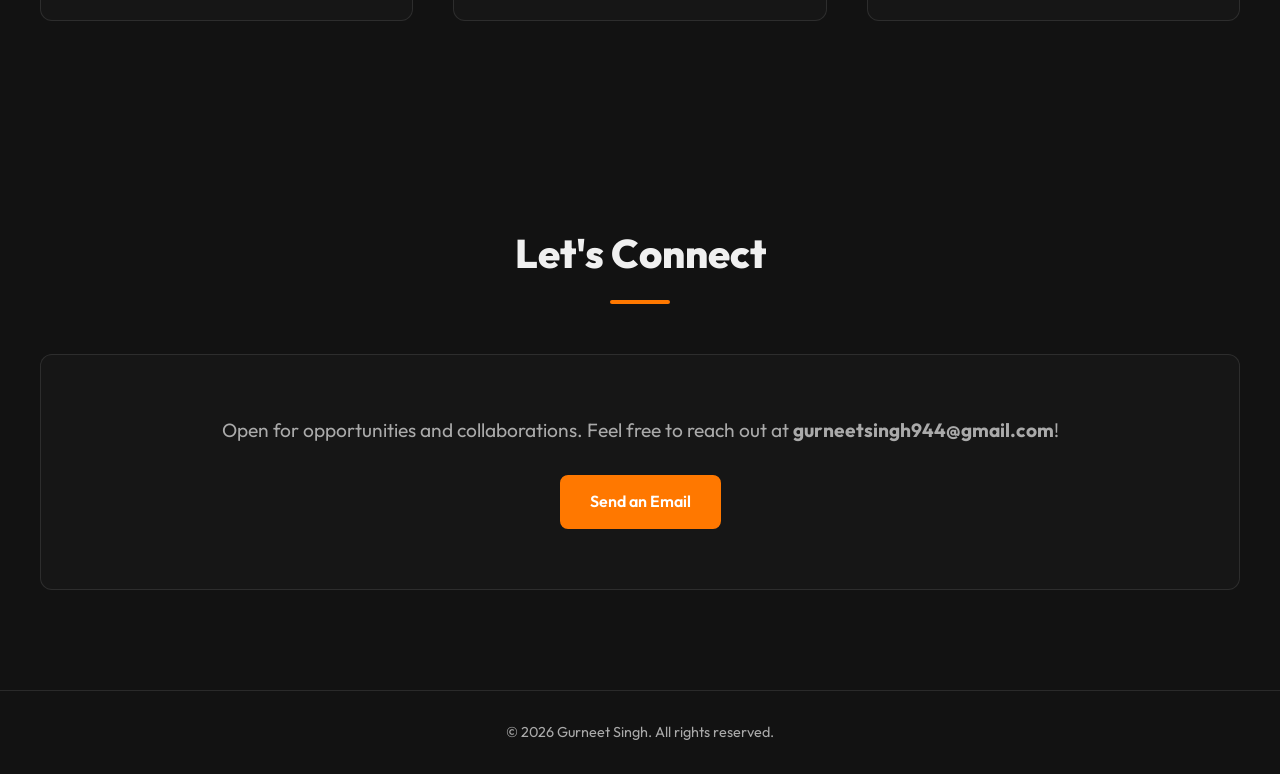
==== commit 7d31c07c: "Remove Open to Data Analytics badge" ====
--- a/index.html
+++ b/index.html
@@ -40,9 +40,6 @@
     <!-- Hero Section -->
     <section id="home" class="hero">
         <div class="hero-content" data-aos="fade-right" data-aos-duration="1000">
-            <div class="status-badge">
-                <span class="pulse-dot"></span> Open to Data Analytics Job
-            </div>
             <p class="intro-text">Hi I am<br><span class="name">Gurneet Singh</span></p>
             <h1 class="main-heading">CSE AI/ML <br>Engineer</h1>
 
